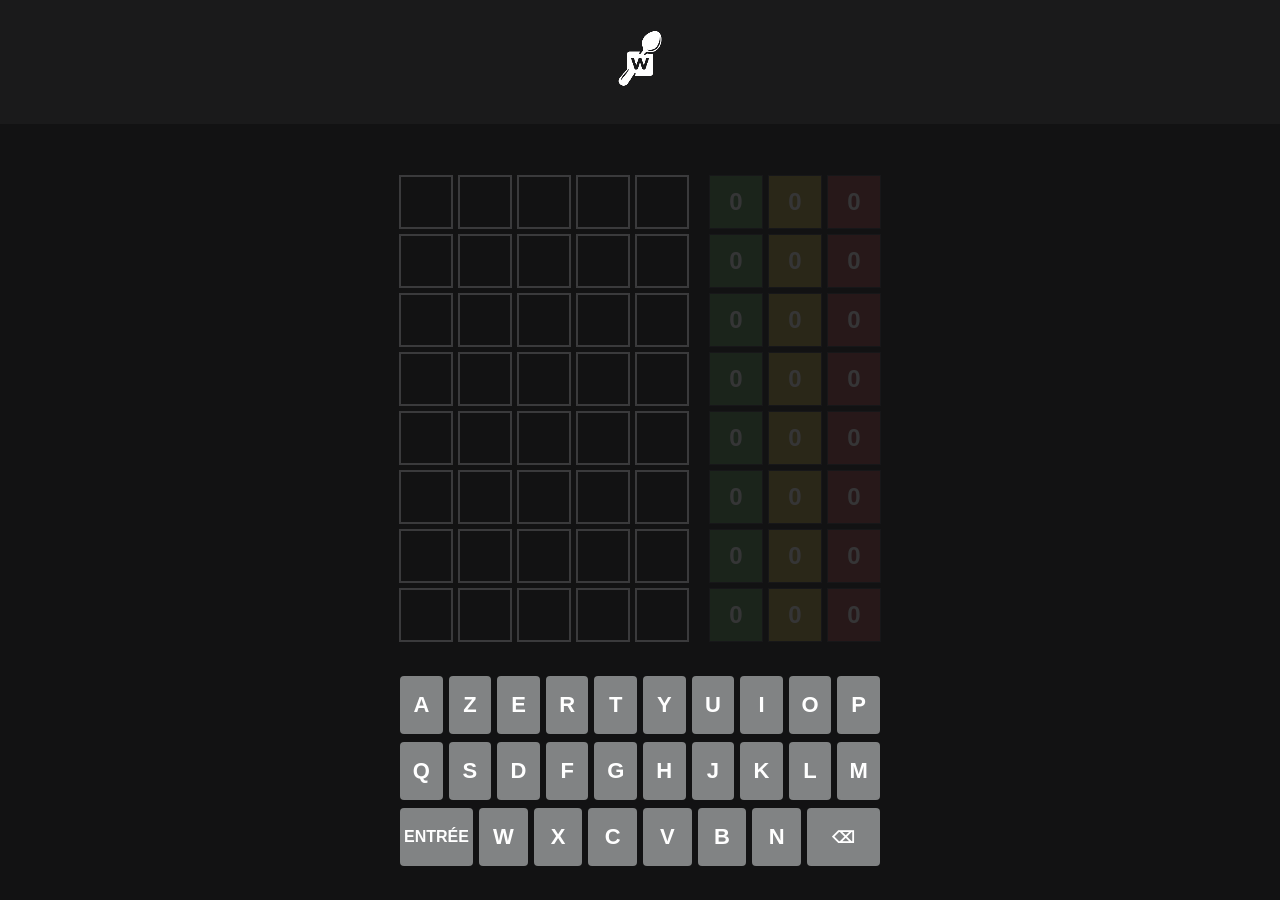
==== index.html @ 52961833 "Add files via upload" ====
<!DOCTYPE html>
<html lang="fr">
<head>
    <meta charset="UTF-8">
    <meta name="viewport" content="width=device-width, initial-scale=1.0">
    <title>Wordspoon</title>
    <link rel="stylesheet" href="style.css">
</head>
<body>

    <header>
        <img src="logo.png" alt="Logo Wordspoon" id="logo-site">
    </header>

    <main>
        <div id="grille">
        </div>

        <div id="clavier" class="transition-fondue">
            <div class="ligne-clavier">
                <button data-key="a">A</button>
                <button data-key="z">Z</button>
                <button data-key="e">E</button>
                <button data-key="r">R</button>
                <button data-key="t">T</button>
                <button data-key="y">Y</button>
                <button data-key="u">U</button>
                <button data-key="i">I</button>
                <button data-key="o">O</button>
                <button data-key="p">P</button>
            </div>
            
            <div class="ligne-clavier">
                <button data-key="q">Q</button>
                <button data-key="s">S</button>
                <button data-key="d">D</button>
                <button data-key="f">F</button>
                <button data-key="g">G</button>
                <button data-key="h">H</button>
                <button data-key="j">J</button>
                <button data-key="k">K</button>
                <button data-key="l">L</button>
                <button data-key="m">M</button>
            </div>
            
            <div class="ligne-clavier">
                <button data-key="Enter" class="touche-large">Entrée</button>
                <button data-key="w">W</button>
                <button data-key="x">X</button>
                <button data-key="c">C</button>
                <button data-key="v">V</button>
                <button data-key="b">B</button>
                <button data-key="n">N</button>
                <button data-key="Backspace" class="touche-large">⌫</button>
            </div>
        </div>

        <div id="ecran-fin" class="transition-fondue cache" style="display: none;">
            <h2 id="fin-titre"></h2>
            <p id="fin-texte"></p>
            
            <div id="fin-mot-secret" class="lettres"></div>
            
            <button id="btn-rejouer" onclick="location.reload()">Rejouer</button>
        </div>
    </main>

    <script src="script.js"></script>

    <div id="notification" class="notification cache"></div>

</body>
</html>
---- style.css ----
/* --- 1. VARIABLES DE COULEURS --- */
:root {
    --couleur-fond: #121213;
    --couleur-en-tete: #1a1a1b; /* Gris foncé légèrement plus clair */
    --couleur-texte: #ffffff;
    --bordure-vide: #3a3a3c;
    --bordure-remplie: #565758;
    
    --couleur-correct: #538d4e; 
    --couleur-present: #b59f3b; 
    --couleur-absent: #3a3a3c;  
    
    --touche-clavier: #818384;
}

/* --- 2. STYLE GLOBAL --- */
* {
    box-sizing: border-box;
    margin: 0;
    padding: 0;
}

body {
    background-color: var(--couleur-fond);
    color: var(--couleur-texte);
    font-family: 'Clear Sans', 'Helvetica Neue', Arial, sans-serif;
    display: flex;
    flex-direction: column;
    align-items: center;
    min-height: 100vh;
    overflow-x: hidden; 
}

main {
    display: flex;
    flex-direction: column;
    align-items: center;
    flex-grow: 1; 
    width: 100%;
    padding-bottom: 0; 
}

header {
    width: 100%;
    background-color: var(--couleur-en-tete); 
    text-align: center;
    padding: clamp(10px, 2vh, 15px) 0;
    margin-bottom: clamp(10px, 3vh, 30px);
    
}

#logo-site {
    height: clamp(60px, 12vh, 90px);
    width: auto;

    filter: brightness(1.5) contrast(1.5) invert(1);
    mix-blend-mode: screen;
}

#grille {
    display: flex;
    flex-direction: column;
    gap: clamp(3px, 1vh, 5px); 
    margin-top: auto; 
}

.ligne {
    display: flex;
    gap: clamp(3px, 1vh, 5px); 
    align-items: center;
    justify-content: center;
}

.lettres {
    display: flex;
    gap: clamp(3px, 1vw, 5px);
}

.case {
    width: clamp(25px, 6vh, 60px);
    height: clamp(25px, 6vh, 60px);
    border: 2px solid var(--bordure-vide);
    display: flex;
    justify-content: center;
    align-items: center;
    
    font-size: clamp(20px, 5vmin, 32px);
    font-weight: bold;
    text-transform: uppercase;
    transition: background-color 0.2s, border-color 0.2s;
}

.case[data-remplie] {
    border-color: var(--bordure-remplie);
}

#clavier {
    display: flex;
    flex-direction: column;
    gap: clamp(4px, 1vh, 8px);
    width: 100%;
    max-width: 500px; 
    padding: clamp(5px, 2vh, 10px);
    
    margin-top: auto;
    margin-bottom: auto;
}

.ligne-clavier {
    display: flex;
    justify-content: center;
    gap: clamp(4px, 1vw, 6px);
}

button {
    font-family: inherit;
    font-weight: bold;
    border: none;
    padding: 0;
    margin: 0;
    
    height: clamp(35px, 7vh, 58px);
    border-radius: 4px;
    cursor: pointer;
    background-color: var(--touche-clavier);
    color: var(--couleur-texte);
    flex: 1; 
    
    font-size: clamp(15px, 4vw, 22px);
    text-transform: uppercase;
}

button.touche-large {
    flex: 1.5; 
    font-size: clamp(12px, 3vw, 16px);
}

.case.correct, button.correct {
    background-color: var(--couleur-correct);
    border-color: var(--couleur-correct);
    color: white;
}

.case.present, button.present {
    background-color: var(--couleur-present);
    border-color: var(--couleur-present);
    color: white;
}

.case.absent, button.absent {
    background-color: var(--couleur-absent);
    border-color: var(--couleur-absent);
    color: white;
}

.case.flip {
    animation: flip 0.6s ease-in-out forwards;
}

@keyframes flip {
    0% { transform: rotateX(0deg); }
    50% { transform: rotateX(90deg); }
    100% { transform: rotateX(0deg); }
}

.case.pop {
    animation: pop 0.1s ease-in-out;
}

@keyframes pop {
    50% { transform: scale(1.1); }
    100% { transform: scale(1); }
}

.indicateurs {
    display: flex;
    gap: clamp(3px, 1vh, 5px); 
    margin-left: clamp(5px, 2vw, 15px);
}

.indicateur-carre {
    width: clamp(25px, 6vh, 60px);
    height: clamp(25px, 6vh, 60px);
    
    border: 1px solid var(--bordure-vide); 
    display: flex;
    justify-content: center;
    align-items: center;
    font-weight: bold;
    
    font-size: clamp(16px, 4vmin, 24px); 
    color: white;
    
    opacity: 0.15; 
    transition: all 0.4s ease;
}

.ligne.validee .indicateur-carre {
    opacity: 1;
    border-color: var(--bordure-remplie); 
}

.ind-vert { background-color: var(--couleur-correct); }
.ind-jaune { background-color: var(--couleur-present); }
.ind-rouge { background-color: #a04040; }

.transition-fondue {
    transition: opacity 0.5s ease, transform 0.5s ease;
    opacity: 1;
    transform: translateY(0);
}

.transition-fondue.cache {
    opacity: 0;
    transform: translateY(15px);
    pointer-events: none;
}

#ecran-fin {
    width: 100%;
    max-width: 500px;
    padding: clamp(10px, 3vh, 20px);
    display: flex;
    flex-direction: column;
    align-items: center;
    gap: 15px;
    text-align: center;
}

#fin-titre {
    font-size: clamp(24px, 6vmin, 32px);
    margin: 0;
    color: var(--couleur-texte);
}

#fin-texte {
    font-size: clamp(14px, 3.5vmin, 18px);
    color: #818384; 
}

#btn-rejouer {
    margin-top: 10px;
    padding: 15px 40px;
    background-color: var(--couleur-correct);
    color: white;
    font-size: clamp(14px, 4vmin, 18px);
    border-radius: 8px;
    border: none;
    cursor: pointer;
    font-weight: bold;
    text-transform: uppercase;
    letter-spacing: 1px;
    transition: background-color 0.2s, transform 0.1s;
    
    flex: none; 
    height: auto;
}

#btn-rejouer:hover {
    background-color: #45753f; 
}

#btn-rejouer:active {
    transform: scale(0.95); 
}

.notification {
    position: fixed;
    top: 10%;
    background-color: var(--couleur-texte);
    color: var(--couleur-fond);
    padding: 12px 20px;
    border-radius: 5px;
    font-weight: bold;
    transition: opacity 0.3s ease;
    z-index: 1000;
}

.notification.cache {
    opacity: 0;
    pointer-events: none;
}

.ligne.validee .case {
    cursor: pointer;
}

.case.pred-rouge {
    background-color: #a04040;
    border-color: #a04040;
    color: white;
}

.case.pred-jaune {
    background-color: var(--couleur-present);
    border-color: var(--couleur-present);
    color: white;
}

.case.pred-vert {
    background-color: var(--couleur-correct);
    border-color: var(--couleur-correct);
    color: white;
}
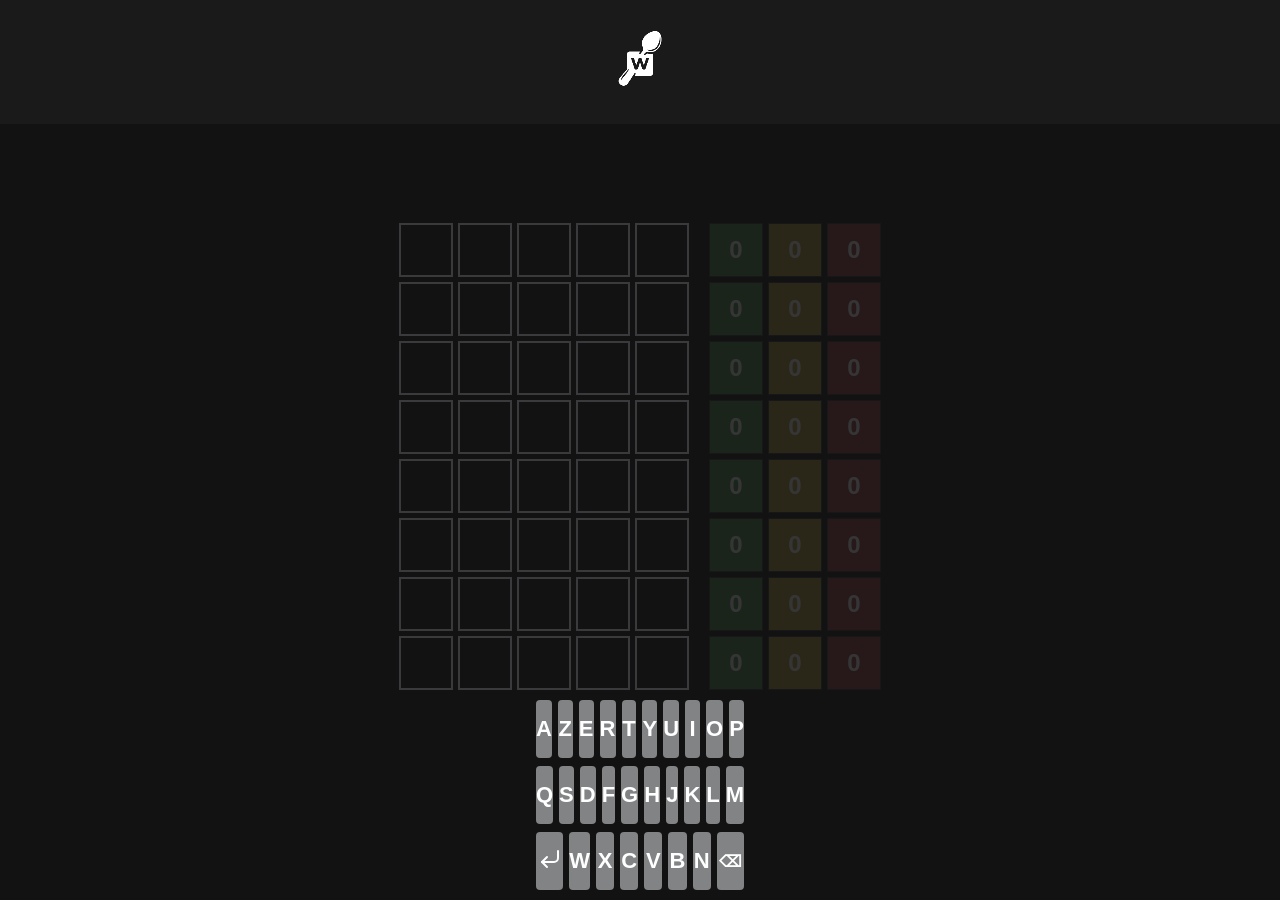
==== commit 59853acc: "Update index.html" ====
--- a/index.html
+++ b/index.html
@@ -16,58 +16,66 @@
         <div id="grille">
         </div>
 
-        <div id="clavier" class="transition-fondue">
-            <div class="ligne-clavier">
-                <button data-key="a">A</button>
-                <button data-key="z">Z</button>
-                <button data-key="e">E</button>
-                <button data-key="r">R</button>
-                <button data-key="t">T</button>
-                <button data-key="y">Y</button>
-                <button data-key="u">U</button>
-                <button data-key="i">I</button>
-                <button data-key="o">O</button>
-                <button data-key="p">P</button>
+        <div id="zone-bas">
+            
+            <div id="clavier" class="transition-fondue">
+                <div class="ligne-clavier">
+                    <button data-key="a">A</button>
+                    <button data-key="z">Z</button>
+                    <button data-key="e">E</button>
+                    <button data-key="r">R</button>
+                    <button data-key="t">T</button>
+                    <button data-key="y">Y</button>
+                    <button data-key="u">U</button>
+                    <button data-key="i">I</button>
+                    <button data-key="o">O</button>
+                    <button data-key="p">P</button>
+                </div>
+                
+                <div class="ligne-clavier">
+                    <button data-key="q">Q</button>
+                    <button data-key="s">S</button>
+                    <button data-key="d">D</button>
+                    <button data-key="f">F</button>
+                    <button data-key="g">G</button>
+                    <button data-key="h">H</button>
+                    <button data-key="j">J</button>
+                    <button data-key="k">K</button>
+                    <button data-key="l">L</button>
+                    <button data-key="m">M</button>
+                </div>
+                
+                <div class="ligne-clavier">
+                    <button data-key="Enter" class="touche-large">
+                        <svg xmlns="http://www.w3.org/2000/svg" width="24" height="24" viewBox="0 0 24 24" fill="none" stroke="currentColor" stroke-width="2" stroke-linecap="round" stroke-linejoin="round">
+                            <path d="M9 10l-5 5 5 5"/>
+                            <path d="M20 4v7a4 4 0 0 1-4 4H4"/>
+                        </svg>
+                    </button>
+                    <button data-key="w">W</button>
+                    <button data-key="x">X</button>
+                    <button data-key="c">C</button>
+                    <button data-key="v">V</button>
+                    <button data-key="b">B</button>
+                    <button data-key="n">N</button>
+                    <button data-key="Backspace" class="touche-large">⌫</button>
+                </div>
             </div>
-            
-            <div class="ligne-clavier">
-                <button data-key="q">Q</button>
-                <button data-key="s">S</button>
-                <button data-key="d">D</button>
-                <button data-key="f">F</button>
-                <button data-key="g">G</button>
-                <button data-key="h">H</button>
-                <button data-key="j">J</button>
-                <button data-key="k">K</button>
-                <button data-key="l">L</button>
-                <button data-key="m">M</button>
+
+            <div id="ecran-fin" class="transition-fondue cache" style="display: none;">
+                <h2 id="fin-titre"></h2>
+                <p id="fin-texte"></p>
+                
+                <div id="fin-mot-secret" class="lettres"></div>
+                
+                <button id="btn-rejouer" onclick="location.reload()">Rejouer</button>
             </div>
-            
-            <div class="ligne-clavier">
-                <button data-key="Enter" class="touche-large">Entrée</button>
-                <button data-key="w">W</button>
-                <button data-key="x">X</button>
-                <button data-key="c">C</button>
-                <button data-key="v">V</button>
-                <button data-key="b">B</button>
-                <button data-key="n">N</button>
-                <button data-key="Backspace" class="touche-large">⌫</button>
-            </div>
-        </div>
 
-        <div id="ecran-fin" class="transition-fondue cache" style="display: none;">
-            <h2 id="fin-titre"></h2>
-            <p id="fin-texte"></p>
-            
-            <div id="fin-mot-secret" class="lettres"></div>
-            
-            <button id="btn-rejouer" onclick="location.reload()">Rejouer</button>
-        </div>
-    </main>
+        </div> </main>
 
     <script src="script.js"></script>
 
     <div id="notification" class="notification cache"></div>
 
 </body>
-</html>+</html>
--- a/style.css
+++ b/style.css
@@ -301,4 +301,14 @@
     background-color: var(--couleur-correct);
     border-color: var(--couleur-correct);
     color: white;
-}+}
+
+.shake {
+    animation: shake 0.5s;
+}
+
+@keyframes shake {
+    0%, 100% { transform: translateX(0); }
+    20%, 60% { transform: translateX(-5px); }
+    40%, 80% { transform: translateX(5px); }
+}
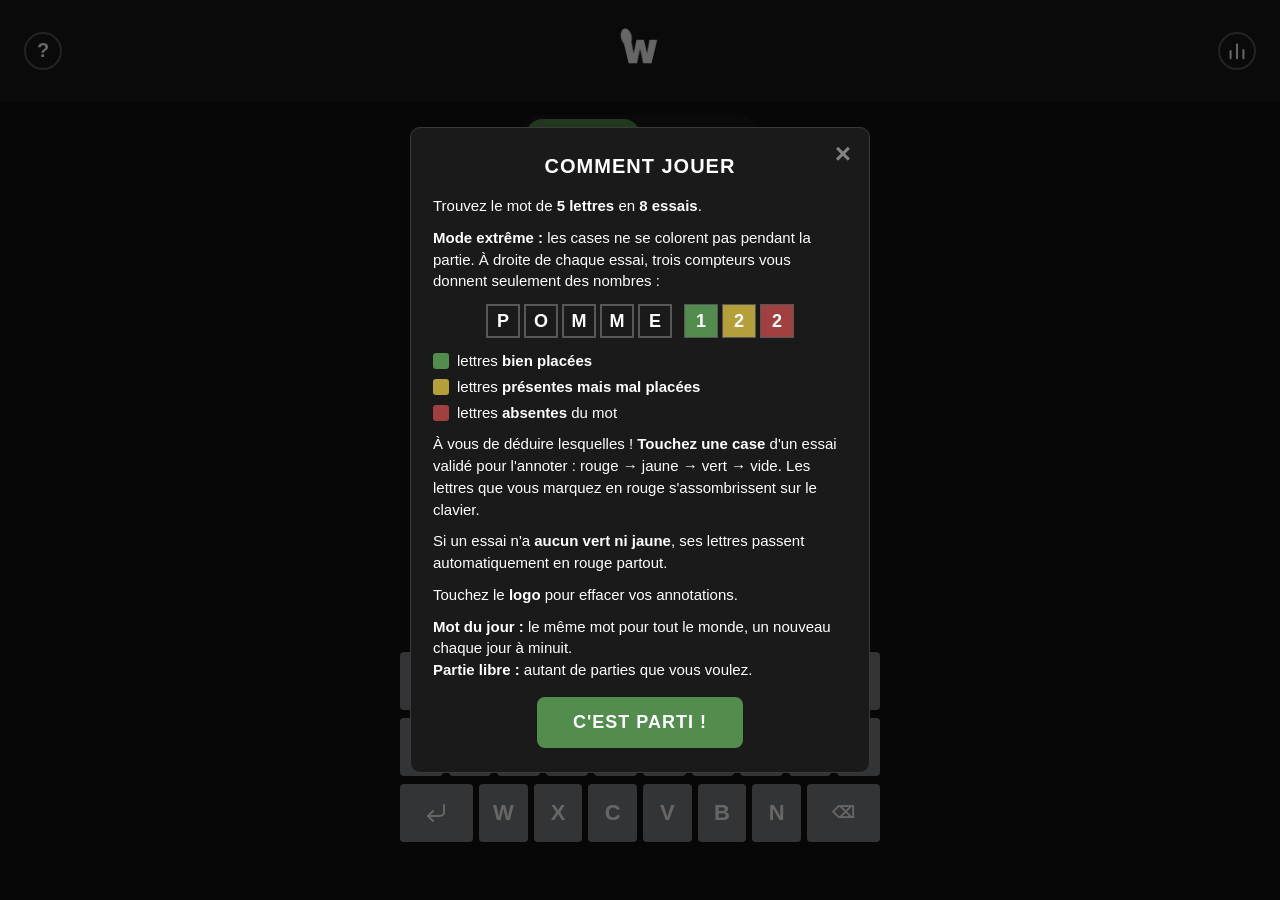
==== commit e9468ce1: "Add files via upload" ====
--- a/index.html
+++ b/index.html
@@ -1,81 +1,145 @@
-<!DOCTYPE html>
-<html lang="fr">
-<head>
-    <meta charset="UTF-8">
-    <meta name="viewport" content="width=device-width, initial-scale=1.0">
-    <title>Wordspoon</title>
-    <link rel="stylesheet" href="style.css">
-</head>
-<body>
-
-    <header>
-        <img src="logo.png" alt="Logo Wordspoon" id="logo-site">
-    </header>
-
-    <main>
-        <div id="grille">
-        </div>
-
-        <div id="zone-bas">
-            
-            <div id="clavier" class="transition-fondue">
-                <div class="ligne-clavier">
-                    <button data-key="a">A</button>
-                    <button data-key="z">Z</button>
-                    <button data-key="e">E</button>
-                    <button data-key="r">R</button>
-                    <button data-key="t">T</button>
-                    <button data-key="y">Y</button>
-                    <button data-key="u">U</button>
-                    <button data-key="i">I</button>
-                    <button data-key="o">O</button>
-                    <button data-key="p">P</button>
-                </div>
-                
-                <div class="ligne-clavier">
-                    <button data-key="q">Q</button>
-                    <button data-key="s">S</button>
-                    <button data-key="d">D</button>
-                    <button data-key="f">F</button>
-                    <button data-key="g">G</button>
-                    <button data-key="h">H</button>
-                    <button data-key="j">J</button>
-                    <button data-key="k">K</button>
-                    <button data-key="l">L</button>
-                    <button data-key="m">M</button>
-                </div>
-                
-                <div class="ligne-clavier">
-                    <button data-key="Enter" class="touche-large">
-                        <svg xmlns="http://www.w3.org/2000/svg" width="24" height="24" viewBox="0 0 24 24" fill="none" stroke="currentColor" stroke-width="2" stroke-linecap="round" stroke-linejoin="round">
-                            <path d="M9 10l-5 5 5 5"/>
-                            <path d="M20 4v7a4 4 0 0 1-4 4H4"/>
-                        </svg>
-                    </button>
-                    <button data-key="w">W</button>
-                    <button data-key="x">X</button>
-                    <button data-key="c">C</button>
-                    <button data-key="v">V</button>
-                    <button data-key="b">B</button>
-                    <button data-key="n">N</button>
-                    <button data-key="Backspace" class="touche-large">⌫</button>
-                </div>
-            </div>
-
-            <div id="ecran-fin" class="transition-fondue cache" style="display: none;">
-                <h2 id="fin-titre"></h2>
-                <p id="fin-texte"></p>
-                
-                <div id="fin-mot-secret" class="lettres"></div>
-                
-                <button id="btn-rejouer" onclick="location.reload()">Rejouer</button>
-            </div>
-
-        </div> </main>
-
-    <script src="script.js"></script>
-
-    <div id="notification" class="notification cache"></div>
-
-</body>
-</html>
+<!DOCTYPE html>
+<html lang="fr">
+<head>
+    <meta charset="UTF-8">
+    <meta name="viewport" content="width=device-width, initial-scale=1.0">
+    <title>Wordspoon</title>
+    <link rel="icon" type="image/png" href="logo.png">
+    <link rel="stylesheet" href="style.css">
+</head>
+<body>
+
+    <header>
+        <div class="entete-cote">
+            <button id="btn-aide" class="btn-icone" aria-label="Comment jouer" title="Comment jouer">?</button>
+        </div>
+        <img src="logo.png" alt="Logo Wordspoon" id="logo-site" title="Effacer mes annotations">
+        <div class="entete-cote droite">
+            <button id="btn-stats" class="btn-icone" aria-label="Statistiques" title="Statistiques">
+                <svg xmlns="http://www.w3.org/2000/svg" width="22" height="22" viewBox="0 0 24 24" fill="none" stroke="currentColor" stroke-width="2.2" stroke-linecap="round">
+                    <path d="M5 20V12"/><path d="M12 20V5"/><path d="M19 20v-9"/>
+                </svg>
+            </button>
+        </div>
+    </header>
+
+    <nav id="choix-mode" aria-label="Mode de jeu">
+        <button data-mode="jour">Mot du jour</button>
+        <button data-mode="libre">Partie libre</button>
+    </nav>
+
+    <main>
+        <div id="grille"></div>
+
+        <div id="zone-bas">
+
+            <div id="clavier" class="transition-fondue">
+                <div class="ligne-clavier">
+                    <button data-key="a">A</button>
+                    <button data-key="z">Z</button>
+                    <button data-key="e">E</button>
+                    <button data-key="r">R</button>
+                    <button data-key="t">T</button>
+                    <button data-key="y">Y</button>
+                    <button data-key="u">U</button>
+                    <button data-key="i">I</button>
+                    <button data-key="o">O</button>
+                    <button data-key="p">P</button>
+                </div>
+
+                <div class="ligne-clavier">
+                    <button data-key="q">Q</button>
+                    <button data-key="s">S</button>
+                    <button data-key="d">D</button>
+                    <button data-key="f">F</button>
+                    <button data-key="g">G</button>
+                    <button data-key="h">H</button>
+                    <button data-key="j">J</button>
+                    <button data-key="k">K</button>
+                    <button data-key="l">L</button>
+                    <button data-key="m">M</button>
+                </div>
+
+                <div class="ligne-clavier">
+                    <button data-key="Enter" class="touche-large" aria-label="Valider">
+                        <svg xmlns="http://www.w3.org/2000/svg" width="24" height="24" viewBox="0 0 24 24" fill="none" stroke="currentColor" stroke-width="2" stroke-linecap="round" stroke-linejoin="round">
+                            <path d="M9 10l-5 5 5 5"/>
+                            <path d="M20 4v7a4 4 0 0 1-4 4H4"/>
+                        </svg>
+                    </button>
+                    <button data-key="w">W</button>
+                    <button data-key="x">X</button>
+                    <button data-key="c">C</button>
+                    <button data-key="v">V</button>
+                    <button data-key="b">B</button>
+                    <button data-key="n">N</button>
+                    <button data-key="Backspace" class="touche-large" aria-label="Effacer">⌫</button>
+                </div>
+            </div>
+
+            <div id="ecran-fin" class="transition-fondue cache invisible">
+                <h2 id="fin-titre"></h2>
+                <p id="fin-texte"></p>
+                <div id="fin-mot-secret" class="lettres"></div>
+                <p id="fin-compte-a-rebours"></p>
+                <div class="fin-boutons">
+                    <button id="btn-partager" class="btn-action">Partager</button>
+                    <button id="btn-rejouer" class="btn-action secondaire">Rejouer</button>
+                </div>
+            </div>
+
+        </div>
+    </main>
+
+    <!-- Fenêtre : Comment jouer -->
+    <div id="modale-aide" class="modale invisible" role="dialog" aria-modal="true" aria-labelledby="titre-aide">
+        <div class="modale-contenu">
+            <button class="modale-fermer" aria-label="Fermer">×</button>
+            <h2 id="titre-aide">Comment jouer</h2>
+            <p>Trouvez le mot de <strong>5 lettres</strong> en <strong>8 essais</strong>.</p>
+            <p><strong>Mode extrême :</strong> les cases ne se colorent pas pendant la partie. À droite de chaque essai, trois compteurs vous donnent seulement des nombres :</p>
+            <div class="exemple-ligne">
+                <span class="exemple-lettres">
+                    <span class="case mini">P</span><span class="case mini">O</span><span class="case mini">M</span><span class="case mini">M</span><span class="case mini">E</span>
+                </span>
+                <span class="indicateur-carre ind-vert mini">1</span>
+                <span class="indicateur-carre ind-jaune mini">2</span>
+                <span class="indicateur-carre ind-rouge mini">2</span>
+            </div>
+            <ul>
+                <li><span class="pastille vert"></span><span>lettres <strong>bien placées</strong></span></li>
+                <li><span class="pastille jaune"></span><span>lettres <strong>présentes mais mal placées</strong></span></li>
+                <li><span class="pastille rouge"></span><span>lettres <strong>absentes</strong> du mot</span></li>
+            </ul>
+            <p>À vous de déduire lesquelles ! <strong>Touchez une case</strong> d'un essai validé pour l'annoter : rouge → jaune → vert → vide. Les lettres que vous marquez en rouge s'assombrissent sur le clavier.</p>
+            <p>Si un essai n'a <strong>aucun vert ni jaune</strong>, ses lettres passent automatiquement en rouge partout.</p>
+            <p>Touchez le <strong>logo</strong> pour effacer vos annotations.</p>
+            <p><strong>Mot du jour :</strong> le même mot pour tout le monde, un nouveau chaque jour à minuit.<br><strong>Partie libre :</strong> autant de parties que vous voulez.</p>
+            <button class="btn-action modale-ok">C'est parti !</button>
+        </div>
+    </div>
+
+    <!-- Fenêtre : Statistiques -->
+    <div id="modale-stats" class="modale invisible" role="dialog" aria-modal="true" aria-labelledby="titre-stats">
+        <div class="modale-contenu">
+            <button class="modale-fermer" aria-label="Fermer">×</button>
+            <h2 id="titre-stats">Statistiques</h2>
+            <p id="stats-mode" class="sous-titre"></p>
+            <div class="stats-chiffres">
+                <div><span id="stat-jouees">0</span><small>Parties</small></div>
+                <div><span id="stat-pourcent">0</span><small>% victoires</small></div>
+                <div><span id="stat-serie">0</span><small>Série actuelle</small></div>
+                <div><span id="stat-meilleure">0</span><small>Meilleure série</small></div>
+            </div>
+            <h3>Répartition des essais</h3>
+            <div id="stats-repartition"></div>
+        </div>
+    </div>
+
+    <div id="notification" class="notification cache"></div>
+
+    <script src="mots.js"></script>
+    <script src="solutions.js"></script>
+    <script src="script.js"></script>
+</body>
+</html>
--- a/style.css
+++ b/style.css
@@ -1,314 +1,627 @@
-/* --- 1. VARIABLES DE COULEURS --- */
-:root {
-    --couleur-fond: #121213;
-    --couleur-en-tete: #1a1a1b; /* Gris foncé légèrement plus clair */
-    --couleur-texte: #ffffff;
-    --bordure-vide: #3a3a3c;
-    --bordure-remplie: #565758;
-    
-    --couleur-correct: #538d4e; 
-    --couleur-present: #b59f3b; 
-    --couleur-absent: #3a3a3c;  
-    
-    --touche-clavier: #818384;
-}
-
-/* --- 2. STYLE GLOBAL --- */
-* {
-    box-sizing: border-box;
-    margin: 0;
-    padding: 0;
-}
-
-body {
-    background-color: var(--couleur-fond);
-    color: var(--couleur-texte);
-    font-family: 'Clear Sans', 'Helvetica Neue', Arial, sans-serif;
-    display: flex;
-    flex-direction: column;
-    align-items: center;
-    min-height: 100vh;
-    overflow-x: hidden; 
-}
-
-main {
-    display: flex;
-    flex-direction: column;
-    align-items: center;
-    flex-grow: 1; 
-    width: 100%;
-    padding-bottom: 0; 
-}
-
-header {
-    width: 100%;
-    background-color: var(--couleur-en-tete); 
-    text-align: center;
-    padding: clamp(10px, 2vh, 15px) 0;
-    margin-bottom: clamp(10px, 3vh, 30px);
-    
-}
-
-#logo-site {
-    height: clamp(60px, 12vh, 90px);
-    width: auto;
-
-    filter: brightness(1.5) contrast(1.5) invert(1);
-    mix-blend-mode: screen;
-}
-
-#grille {
-    display: flex;
-    flex-direction: column;
-    gap: clamp(3px, 1vh, 5px); 
-    margin-top: auto; 
-}
-
-.ligne {
-    display: flex;
-    gap: clamp(3px, 1vh, 5px); 
-    align-items: center;
-    justify-content: center;
-}
-
-.lettres {
-    display: flex;
-    gap: clamp(3px, 1vw, 5px);
-}
-
-.case {
-    width: clamp(25px, 6vh, 60px);
-    height: clamp(25px, 6vh, 60px);
-    border: 2px solid var(--bordure-vide);
-    display: flex;
-    justify-content: center;
-    align-items: center;
-    
-    font-size: clamp(20px, 5vmin, 32px);
-    font-weight: bold;
-    text-transform: uppercase;
-    transition: background-color 0.2s, border-color 0.2s;
-}
-
-.case[data-remplie] {
-    border-color: var(--bordure-remplie);
-}
-
-#clavier {
-    display: flex;
-    flex-direction: column;
-    gap: clamp(4px, 1vh, 8px);
-    width: 100%;
-    max-width: 500px; 
-    padding: clamp(5px, 2vh, 10px);
-    
-    margin-top: auto;
-    margin-bottom: auto;
-}
-
-.ligne-clavier {
-    display: flex;
-    justify-content: center;
-    gap: clamp(4px, 1vw, 6px);
-}
-
-button {
-    font-family: inherit;
-    font-weight: bold;
-    border: none;
-    padding: 0;
-    margin: 0;
-    
-    height: clamp(35px, 7vh, 58px);
-    border-radius: 4px;
-    cursor: pointer;
-    background-color: var(--touche-clavier);
-    color: var(--couleur-texte);
-    flex: 1; 
-    
-    font-size: clamp(15px, 4vw, 22px);
-    text-transform: uppercase;
-}
-
-button.touche-large {
-    flex: 1.5; 
-    font-size: clamp(12px, 3vw, 16px);
-}
-
-.case.correct, button.correct {
-    background-color: var(--couleur-correct);
-    border-color: var(--couleur-correct);
-    color: white;
-}
-
-.case.present, button.present {
-    background-color: var(--couleur-present);
-    border-color: var(--couleur-present);
-    color: white;
-}
-
-.case.absent, button.absent {
-    background-color: var(--couleur-absent);
-    border-color: var(--couleur-absent);
-    color: white;
-}
-
-.case.flip {
-    animation: flip 0.6s ease-in-out forwards;
-}
-
-@keyframes flip {
-    0% { transform: rotateX(0deg); }
-    50% { transform: rotateX(90deg); }
-    100% { transform: rotateX(0deg); }
-}
-
-.case.pop {
-    animation: pop 0.1s ease-in-out;
-}
-
-@keyframes pop {
-    50% { transform: scale(1.1); }
-    100% { transform: scale(1); }
-}
-
-.indicateurs {
-    display: flex;
-    gap: clamp(3px, 1vh, 5px); 
-    margin-left: clamp(5px, 2vw, 15px);
-}
-
-.indicateur-carre {
-    width: clamp(25px, 6vh, 60px);
-    height: clamp(25px, 6vh, 60px);
-    
-    border: 1px solid var(--bordure-vide); 
-    display: flex;
-    justify-content: center;
-    align-items: center;
-    font-weight: bold;
-    
-    font-size: clamp(16px, 4vmin, 24px); 
-    color: white;
-    
-    opacity: 0.15; 
-    transition: all 0.4s ease;
-}
-
-.ligne.validee .indicateur-carre {
-    opacity: 1;
-    border-color: var(--bordure-remplie); 
-}
-
-.ind-vert { background-color: var(--couleur-correct); }
-.ind-jaune { background-color: var(--couleur-present); }
-.ind-rouge { background-color: #a04040; }
-
-.transition-fondue {
-    transition: opacity 0.5s ease, transform 0.5s ease;
-    opacity: 1;
-    transform: translateY(0);
-}
-
-.transition-fondue.cache {
-    opacity: 0;
-    transform: translateY(15px);
-    pointer-events: none;
-}
-
-#ecran-fin {
-    width: 100%;
-    max-width: 500px;
-    padding: clamp(10px, 3vh, 20px);
-    display: flex;
-    flex-direction: column;
-    align-items: center;
-    gap: 15px;
-    text-align: center;
-}
-
-#fin-titre {
-    font-size: clamp(24px, 6vmin, 32px);
-    margin: 0;
-    color: var(--couleur-texte);
-}
-
-#fin-texte {
-    font-size: clamp(14px, 3.5vmin, 18px);
-    color: #818384; 
-}
-
-#btn-rejouer {
-    margin-top: 10px;
-    padding: 15px 40px;
-    background-color: var(--couleur-correct);
-    color: white;
-    font-size: clamp(14px, 4vmin, 18px);
-    border-radius: 8px;
-    border: none;
-    cursor: pointer;
-    font-weight: bold;
-    text-transform: uppercase;
-    letter-spacing: 1px;
-    transition: background-color 0.2s, transform 0.1s;
-    
-    flex: none; 
-    height: auto;
-}
-
-#btn-rejouer:hover {
-    background-color: #45753f; 
-}
-
-#btn-rejouer:active {
-    transform: scale(0.95); 
-}
-
-.notification {
-    position: fixed;
-    top: 10%;
-    background-color: var(--couleur-texte);
-    color: var(--couleur-fond);
-    padding: 12px 20px;
-    border-radius: 5px;
-    font-weight: bold;
-    transition: opacity 0.3s ease;
-    z-index: 1000;
-}
-
-.notification.cache {
-    opacity: 0;
-    pointer-events: none;
-}
-
-.ligne.validee .case {
-    cursor: pointer;
-}
-
-.case.pred-rouge {
-    background-color: #a04040;
-    border-color: #a04040;
-    color: white;
-}
-
-.case.pred-jaune {
-    background-color: var(--couleur-present);
-    border-color: var(--couleur-present);
-    color: white;
-}
-
-.case.pred-vert {
-    background-color: var(--couleur-correct);
-    border-color: var(--couleur-correct);
-    color: white;
-}
-
-.shake {
-    animation: shake 0.5s;
-}
-
-@keyframes shake {
-    0%, 100% { transform: translateX(0); }
-    20%, 60% { transform: translateX(-5px); }
-    40%, 80% { transform: translateX(5px); }
-}
+/* --- 1. VARIABLES --- */
+:root {
+    --couleur-fond: #121213;
+    --couleur-en-tete: #1a1a1b;
+    --couleur-texte: #ffffff;
+    --couleur-texte-doux: #818384;
+    --bordure-vide: #3a3a3c;
+    --bordure-remplie: #565758;
+
+    --couleur-correct: #538d4e;
+    --couleur-present: #b59f3b;
+    --couleur-absent: #3a3a3c;
+    --couleur-rouge: #a04040;
+
+    --touche-clavier: #818384;
+
+    /* Taille d'une case : suit la hauteur ET la largeur de l'écran (mobile paysage compris) */
+    --taille-case: clamp(22px, min(5.4vh, 10vw), 58px);
+    --espace: clamp(3px, 0.8vh, 5px);
+}
+
+/* --- 2. GLOBAL --- */
+* {
+    box-sizing: border-box;
+    margin: 0;
+    padding: 0;
+}
+
+body {
+    background-color: var(--couleur-fond);
+    color: var(--couleur-texte);
+    font-family: 'Clear Sans', 'Helvetica Neue', Arial, sans-serif;
+    display: flex;
+    flex-direction: column;
+    align-items: center;
+    min-height: 100vh;
+    min-height: 100dvh;
+    overflow-x: hidden;
+}
+
+button {
+    font-family: inherit;
+    font-weight: bold;
+    border: none;
+    cursor: pointer;
+    color: var(--couleur-texte);
+    touch-action: manipulation;
+    user-select: none;
+    -webkit-user-select: none;
+}
+
+.invisible {
+    display: none !important;
+}
+
+/* --- 3. EN-TÊTE --- */
+header {
+    width: 100%;
+    background-color: var(--couleur-en-tete);
+    display: grid;
+    grid-template-columns: 1fr auto 1fr;
+    align-items: center;
+    padding: clamp(4px, 1.2vh, 12px) clamp(10px, 3vw, 24px);
+}
+
+.entete-cote {
+    display: flex;
+}
+
+.entete-cote.droite {
+    justify-content: flex-end;
+}
+
+#logo-site {
+    height: clamp(40px, 9vh, 80px);
+    width: auto;
+    cursor: pointer;
+    transition: transform 0.2s;
+    filter: invert(1);
+    touch-action: manipulation;
+}
+
+#logo-site:active {
+    transform: scale(0.9);
+}
+
+.btn-icone {
+    width: 38px;
+    height: 38px;
+    border-radius: 50%;
+    background: transparent;
+    border: 2px solid var(--bordure-remplie);
+    font-size: 20px;
+    display: flex;
+    align-items: center;
+    justify-content: center;
+    transition: background-color 0.2s;
+}
+
+.btn-icone:hover {
+    background-color: var(--bordure-vide);
+}
+
+/* --- 4. CHOIX DU MODE --- */
+#choix-mode {
+    display: flex;
+    gap: 4px;
+    margin: clamp(6px, 1.5vh, 16px) 0;
+    padding: 4px;
+    background-color: var(--couleur-en-tete);
+    border-radius: 999px;
+}
+
+#choix-mode button {
+    background: transparent;
+    color: var(--couleur-texte-doux);
+    padding: clamp(5px, 1vh, 8px) 16px;
+    border-radius: 999px;
+    font-size: clamp(12px, 1.8vh, 15px);
+    transition: background-color 0.2s, color 0.2s;
+}
+
+#choix-mode button.actif {
+    background-color: var(--couleur-correct);
+    color: white;
+}
+
+/* --- 5. GRILLE --- */
+main {
+    display: flex;
+    flex-direction: column;
+    align-items: center;
+    flex-grow: 1;
+    width: 100%;
+}
+
+#grille {
+    display: flex;
+    flex-direction: column;
+    gap: var(--espace);
+}
+
+.ligne {
+    display: flex;
+    gap: var(--espace);
+    align-items: center;
+    justify-content: center;
+}
+
+.lettres {
+    display: flex;
+    gap: var(--espace);
+}
+
+.case {
+    width: var(--taille-case);
+    height: var(--taille-case);
+    border: 2px solid var(--bordure-vide);
+    display: flex;
+    justify-content: center;
+    align-items: center;
+    font-size: calc(var(--taille-case) * 0.55);
+    font-weight: bold;
+    text-transform: uppercase;
+    user-select: none;
+    -webkit-user-select: none;
+    touch-action: manipulation;
+    transition: background-color 0.2s, border-color 0.2s, transform 0.4s ease;
+}
+
+.case[data-remplie] {
+    border-color: var(--bordure-remplie);
+}
+
+.ligne.validee .case {
+    cursor: pointer;
+}
+
+.case.correct {
+    background-color: var(--couleur-correct);
+    border-color: var(--couleur-correct);
+    color: white;
+}
+
+.case.present {
+    background-color: var(--couleur-present);
+    border-color: var(--couleur-present);
+    color: white;
+}
+
+.case.absent {
+    background-color: var(--couleur-absent);
+    border-color: var(--couleur-absent);
+    color: white;
+}
+
+/* Annotations du joueur */
+.case.pred-rouge {
+    background-color: var(--couleur-rouge);
+    border-color: var(--couleur-rouge);
+    color: white;
+}
+
+.case.pred-jaune {
+    background-color: var(--couleur-present);
+    border-color: var(--couleur-present);
+    color: white;
+}
+
+.case.pred-vert {
+    background-color: var(--couleur-correct);
+    border-color: var(--couleur-correct);
+    color: white;
+}
+
+/* Lettres prouvées absentes */
+.case.auto-rouge {
+    background-color: var(--couleur-rouge);
+    border-color: var(--couleur-rouge);
+    color: white;
+    cursor: not-allowed !important;
+}
+
+.case.pop {
+    animation: pop 0.1s ease-in-out;
+}
+
+@keyframes pop {
+    50% { transform: scale(1.1); }
+    100% { transform: scale(1); }
+}
+
+.shake {
+    animation: shake 0.5s;
+}
+
+@keyframes shake {
+    0%, 100% { transform: translateX(0); }
+    20%, 60% { transform: translateX(-5px); }
+    40%, 80% { transform: translateX(5px); }
+}
+
+/* --- 6. COMPTEURS --- */
+.indicateurs {
+    display: flex;
+    gap: var(--espace);
+    margin-left: clamp(5px, 2vw, 15px);
+}
+
+.indicateur-carre {
+    width: var(--taille-case);
+    height: var(--taille-case);
+    border: 1px solid var(--bordure-vide);
+    display: flex;
+    justify-content: center;
+    align-items: center;
+    font-weight: bold;
+    font-size: calc(var(--taille-case) * 0.42);
+    color: white;
+    opacity: 0.15;
+    user-select: none;
+    -webkit-user-select: none;
+    cursor: default;
+    transition: all 0.4s ease;
+}
+
+.ligne.validee .indicateur-carre {
+    opacity: 1;
+    border-color: var(--bordure-remplie);
+}
+
+.ind-vert { background-color: var(--couleur-correct); }
+.ind-jaune { background-color: var(--couleur-present); }
+.ind-rouge { background-color: var(--couleur-rouge); }
+
+/* --- 7. ZONE DU BAS : CLAVIER / ÉCRAN DE FIN --- */
+#zone-bas {
+    display: grid;
+    width: 100%;
+    margin: auto 0;
+    padding: clamp(6px, 1.5vh, 16px) 0;
+    justify-items: center;
+}
+
+#clavier, #ecran-fin {
+    grid-area: 1 / 1;
+    width: 100%;
+    max-width: 500px;
+}
+
+#clavier {
+    display: flex;
+    flex-direction: column;
+    gap: clamp(4px, 0.9vh, 8px);
+    padding: 0 clamp(4px, 1.5vw, 10px);
+}
+
+.ligne-clavier {
+    display: flex;
+    justify-content: center;
+    gap: clamp(4px, 1vw, 6px);
+}
+
+#clavier button {
+    flex: 1;
+    height: clamp(34px, 6.8vh, 58px);
+    border-radius: 4px;
+    background-color: var(--touche-clavier);
+    font-size: clamp(15px, 2.6vh, 22px);
+    text-transform: uppercase;
+    display: flex;
+    align-items: center;
+    justify-content: center;
+    transition: transform 0.1s ease, background-color 0.2s, opacity 0.2s;
+}
+
+#clavier button.touche-large {
+    flex: 1.5;
+    font-size: clamp(12px, 2vh, 16px);
+}
+
+#clavier button:active {
+    transform: scale(0.9);
+}
+
+#clavier button.assombrie {
+    background-color: #222222;
+    color: #555555;
+    opacity: 0.5;
+}
+
+.transition-fondue {
+    transition: opacity 0.5s ease, transform 0.5s ease;
+    opacity: 1;
+    transform: translateY(0);
+}
+
+.transition-fondue.cache {
+    opacity: 0;
+    transform: translateY(15px);
+    pointer-events: none;
+}
+
+#ecran-fin {
+    padding: 0 clamp(10px, 3vh, 20px);
+    display: flex;
+    flex-direction: column;
+    align-items: center;
+    gap: clamp(8px, 1.6vh, 15px);
+    text-align: center;
+    background-color: var(--couleur-fond);
+}
+
+#fin-titre {
+    font-size: clamp(22px, 4vh, 32px);
+}
+
+#fin-texte,
+#fin-compte-a-rebours {
+    font-size: clamp(14px, 2.2vh, 18px);
+    color: var(--couleur-texte-doux);
+}
+
+#fin-compte-a-rebours:empty {
+    display: none;
+}
+
+.fin-boutons {
+    display: flex;
+    gap: 10px;
+    flex-wrap: wrap;
+    justify-content: center;
+}
+
+.btn-action {
+    padding: clamp(10px, 1.8vh, 15px) clamp(22px, 5vw, 36px);
+    background-color: var(--couleur-correct);
+    color: white;
+    font-size: clamp(14px, 2.2vh, 18px);
+    border-radius: 8px;
+    text-transform: uppercase;
+    letter-spacing: 1px;
+    transition: background-color 0.2s, transform 0.1s;
+}
+
+.btn-action:hover {
+    background-color: #45753f;
+}
+
+.btn-action.secondaire {
+    background-color: var(--bordure-vide);
+}
+
+.btn-action.secondaire:hover {
+    background-color: var(--bordure-remplie);
+}
+
+.btn-action:active {
+    transform: scale(0.95);
+}
+
+/* --- 8. FENÊTRES (aide, stats) --- */
+.modale {
+    position: fixed;
+    inset: 0;
+    background-color: rgba(0, 0, 0, 0.6);
+    display: flex;
+    align-items: center;
+    justify-content: center;
+    padding: 16px;
+    z-index: 500;
+    animation: apparition 0.2s ease;
+}
+
+@keyframes apparition {
+    from { opacity: 0; }
+    to { opacity: 1; }
+}
+
+.modale-contenu {
+    position: relative;
+    background-color: var(--couleur-en-tete);
+    border: 1px solid var(--bordure-vide);
+    border-radius: 10px;
+    width: 100%;
+    max-width: 460px;
+    max-height: 100%;
+    overflow-y: auto;
+    padding: 24px 22px;
+    line-height: 1.45;
+    font-size: 15px;
+}
+
+.modale-contenu h2 {
+    text-align: center;
+    margin-bottom: 14px;
+    font-size: 20px;
+    text-transform: uppercase;
+    letter-spacing: 1px;
+}
+
+.modale-contenu h3 {
+    font-size: 14px;
+    text-transform: uppercase;
+    letter-spacing: 1px;
+    margin: 18px 0 10px;
+    text-align: center;
+}
+
+.modale-contenu p,
+.modale-contenu ul {
+    margin-bottom: 10px;
+}
+
+.modale-contenu ul {
+    list-style: none;
+}
+
+.modale-contenu li {
+    display: flex;
+    align-items: center;
+    gap: 8px;
+    margin-bottom: 4px;
+}
+
+.modale-fermer {
+    position: absolute;
+    top: 8px;
+    right: 10px;
+    background: transparent;
+    font-size: 28px;
+    line-height: 1;
+    color: var(--couleur-texte-doux);
+    padding: 4px 8px;
+}
+
+.modale-fermer:hover {
+    color: var(--couleur-texte);
+}
+
+.modale-ok {
+    display: block;
+    margin: 16px auto 0;
+}
+
+.sous-titre {
+    text-align: center;
+    color: var(--couleur-texte-doux);
+    margin-top: -8px;
+}
+
+.exemple-ligne {
+    display: flex;
+    gap: 4px;
+    justify-content: center;
+    margin: 12px 0;
+}
+
+.exemple-lettres {
+    display: flex;
+    gap: 4px;
+    margin-right: 8px;
+}
+
+.case.mini,
+.indicateur-carre.mini {
+    width: 34px;
+    height: 34px;
+    font-size: 18px;
+    opacity: 1;
+    border-color: var(--bordure-remplie);
+}
+
+.pastille {
+    width: 16px;
+    height: 16px;
+    border-radius: 3px;
+    flex-shrink: 0;
+}
+
+.pastille.vert { background-color: var(--couleur-correct); }
+.pastille.jaune { background-color: var(--couleur-present); }
+.pastille.rouge { background-color: var(--couleur-rouge); }
+
+.stats-chiffres {
+    display: grid;
+    grid-template-columns: repeat(4, 1fr);
+    gap: 6px;
+    text-align: center;
+}
+
+.stats-chiffres span {
+    display: block;
+    font-size: 30px;
+    font-weight: bold;
+}
+
+.stats-chiffres small {
+    font-size: 12px;
+    color: var(--couleur-texte-doux);
+}
+
+.barre-ligne {
+    display: flex;
+    align-items: center;
+    gap: 6px;
+    margin-bottom: 4px;
+    font-size: 14px;
+}
+
+.barre-ligne span {
+    width: 12px;
+    text-align: right;
+}
+
+.barre {
+    background-color: var(--bordure-vide);
+    text-align: right;
+    padding: 1px 6px;
+    font-weight: bold;
+    min-width: 22px;
+}
+
+.barre.actuelle {
+    background-color: var(--couleur-correct);
+}
+
+/* --- 9. NOTIFICATION --- */
+.notification {
+    position: fixed;
+    top: 22%;
+    left: 50%;
+    transform: translateX(-50%);
+    background-color: var(--couleur-texte);
+    color: var(--couleur-fond);
+    padding: 12px 20px;
+    border-radius: 5px;
+    font-weight: bold;
+    transition: opacity 0.3s ease;
+    z-index: 1000;
+    white-space: nowrap;
+}
+
+.notification.cache {
+    opacity: 0;
+    pointer-events: none;
+}
+
+/* --- 10. ÉCRANS PEU HAUTS (mobile en paysage) --- */
+@media (max-height: 500px) {
+    header {
+        padding: 3px 12px;
+    }
+
+    #logo-site {
+        height: 30px;
+    }
+
+    .btn-icone {
+        width: 30px;
+        height: 30px;
+        font-size: 16px;
+    }
+
+    #choix-mode {
+        margin: 4px 0;
+        padding: 2px;
+    }
+
+    #choix-mode button {
+        padding: 3px 12px;
+        font-size: 12px;
+    }
+
+    #zone-bas {
+        padding: 6px 0 4px;
+    }
+
+    #clavier {
+        gap: 4px;
+    }
+
+    #clavier button {
+        height: 28px;
+        font-size: 14px;
+    }
+}
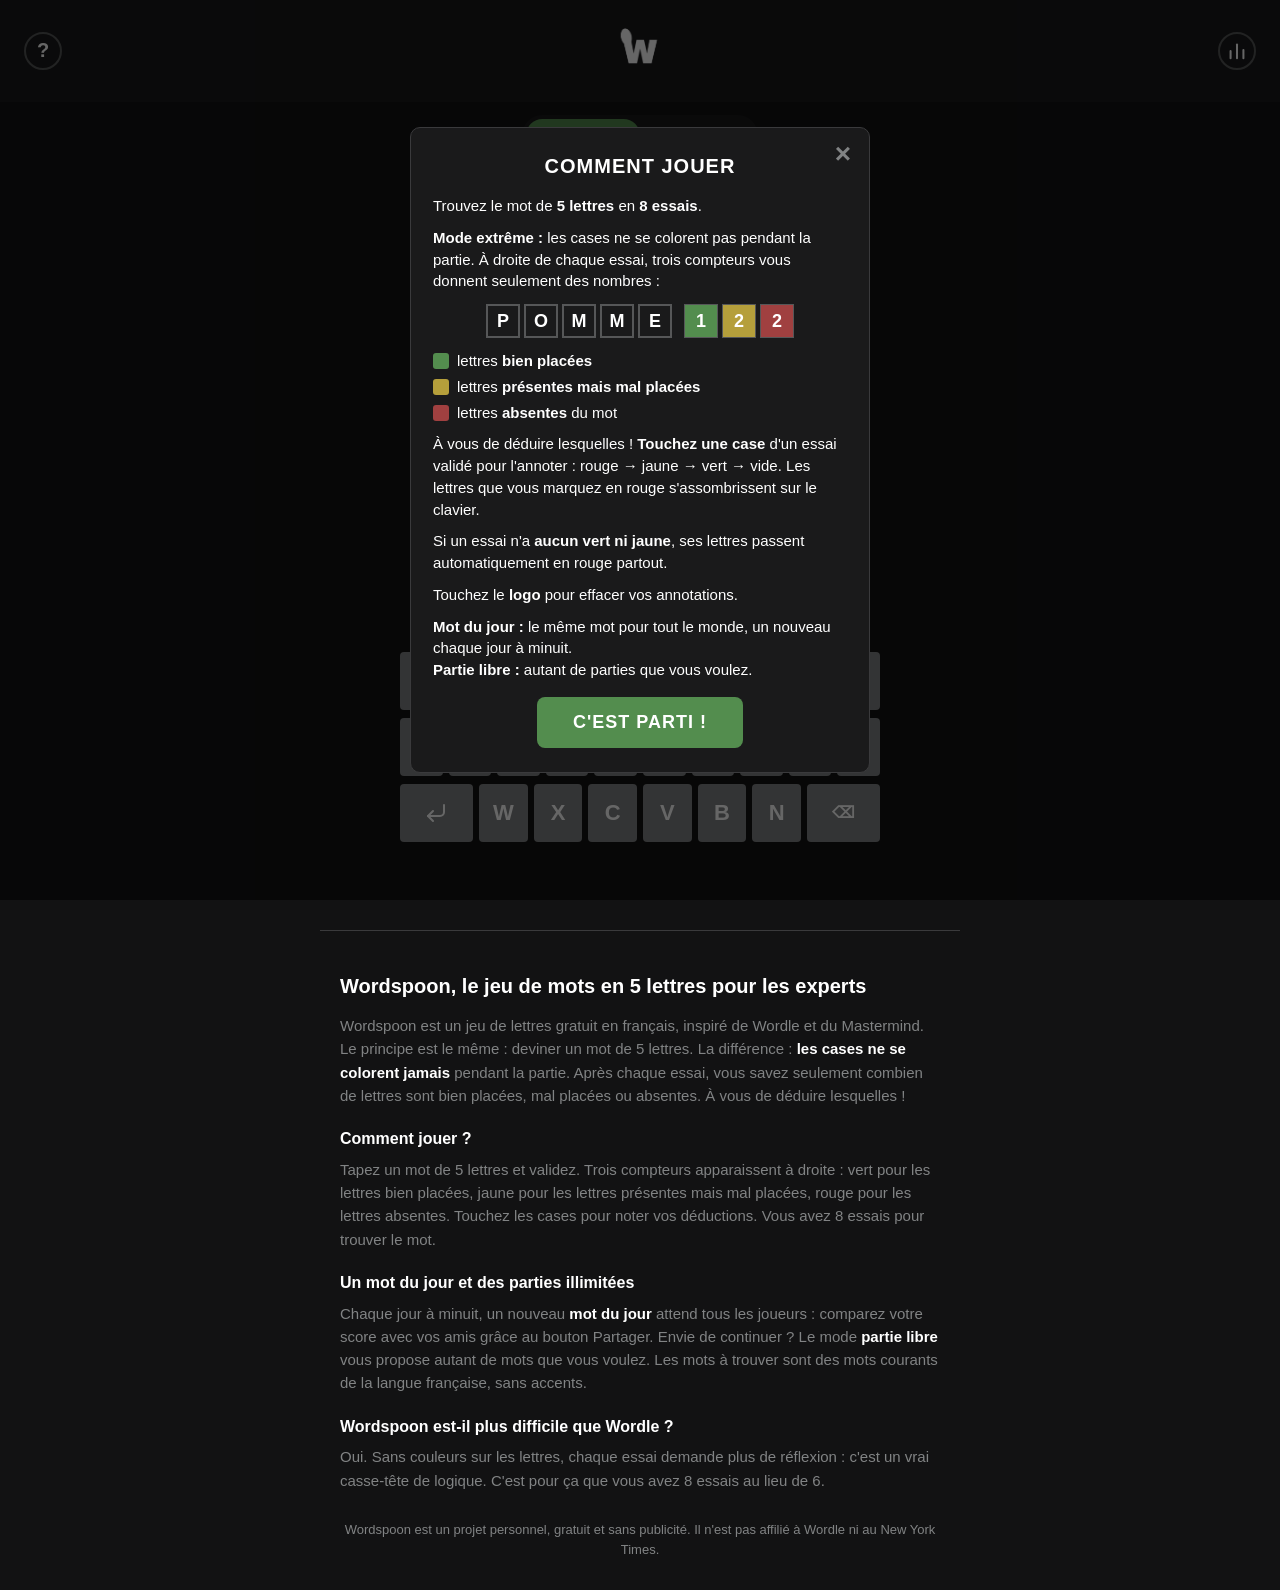
==== commit 8027b096: "Add files via upload" ====
--- a/index.html
+++ b/index.html
@@ -3,12 +3,53 @@
 <head>
     <meta charset="UTF-8">
     <meta name="viewport" content="width=device-width, initial-scale=1.0">
-    <title>Wordspoon</title>
+    <title>Wordspoon : jeu de mots en 5 lettres, un Wordle en mode extrême</title>
+    <meta name="description" content="Wordspoon est un jeu de mots gratuit en français, inspiré de Wordle, en version difficile : trouvez le mot de 5 lettres en 8 essais sans couleurs, uniquement avec des indices chiffrés. Un mot du jour et des parties illimitées.">
+    <link rel="canonical" href="https://sp0in.github.io/">
+    <meta name="theme-color" content="#121213">
+
+    <!-- Aperçu lors d'un partage (Discord, WhatsApp, X, Facebook...) -->
+    <meta property="og:type" content="website">
+    <meta property="og:site_name" content="Wordspoon">
+    <meta property="og:locale" content="fr_FR">
+    <meta property="og:url" content="https://sp0in.github.io/">
+    <meta property="og:title" content="Wordspoon : le jeu de mots en 5 lettres, version extrême">
+    <meta property="og:description" content="Trouvez le mot de 5 lettres en 8 essais… sans couleurs ! Un nouveau mot chaque jour.">
+    <meta property="og:image" content="https://sp0in.github.io/apercu.png">
+    <meta property="og:image:width" content="1200">
+    <meta property="og:image:height" content="630">
+    <meta name="twitter:card" content="summary_large_image">
+
+    <!-- Google Search Console : collez ici la balise de validation fournie par Google -->
+    <!-- <meta name="google-site-verification" content="VOTRE_CODE"> -->
+
+    <script type="application/ld+json">
+    {
+        "@context": "https://schema.org",
+        "@type": "WebApplication",
+        "name": "Wordspoon",
+        "url": "https://sp0in.github.io/",
+        "description": "Jeu de mots en français inspiré de Wordle, en mode extrême : trouvez le mot de 5 lettres en 8 essais grâce à des indices chiffrés.",
+        "applicationCategory": "GameApplication",
+        "genre": "Jeu de mots",
+        "inLanguage": "fr",
+        "operatingSystem": "Tous (navigateur web)",
+        "isAccessibleForFree": true,
+        "offers": { "@type": "Offer", "price": "0", "priceCurrency": "EUR" }
+    }
+    </script>
+
     <link rel="icon" type="image/png" href="logo.png">
     <link rel="stylesheet" href="style.css">
+
+    <!-- Compteur de visites GoatCounter (sans cookies). Compte : sp0in.goatcounter.com -->
+    <script data-goatcounter="https://sp0in.goatcounter.com/count" async src="https://gc.zgo.at/count.js"></script>
 </head>
 <body>
 
+    <h1 class="lecteur-ecran">Wordspoon : jeu de mots en 5 lettres, un Wordle en mode extrême</h1>
+
+    <div id="ecran-jeu">
     <header>
         <div class="entete-cote">
             <button id="btn-aide" class="btn-icone" aria-label="Comment jouer" title="Comment jouer">?</button>
@@ -90,6 +131,24 @@
 
         </div>
     </main>
+    </div>
+
+    <!-- Présentation du jeu : utile aux joueurs qui défilent et aux moteurs de recherche -->
+    <footer id="a-propos">
+        <h2>Wordspoon, le jeu de mots en 5 lettres pour les experts</h2>
+        <p>Wordspoon est un jeu de lettres gratuit en français, inspiré de Wordle et du Mastermind. Le principe est le même : deviner un mot de 5 lettres. La différence : <strong>les cases ne se colorent jamais</strong> pendant la partie. Après chaque essai, vous savez seulement combien de lettres sont bien placées, mal placées ou absentes. À vous de déduire lesquelles !</p>
+
+        <h3>Comment jouer ?</h3>
+        <p>Tapez un mot de 5 lettres et validez. Trois compteurs apparaissent à droite : vert pour les lettres bien placées, jaune pour les lettres présentes mais mal placées, rouge pour les lettres absentes. Touchez les cases pour noter vos déductions. Vous avez 8 essais pour trouver le mot.</p>
+
+        <h3>Un mot du jour et des parties illimitées</h3>
+        <p>Chaque jour à minuit, un nouveau <strong>mot du jour</strong> attend tous les joueurs : comparez votre score avec vos amis grâce au bouton Partager. Envie de continuer ? Le mode <strong>partie libre</strong> vous propose autant de mots que vous voulez. Les mots à trouver sont des mots courants de la langue française, sans accents.</p>
+
+        <h3>Wordspoon est-il plus difficile que Wordle ?</h3>
+        <p>Oui. Sans couleurs sur les lettres, chaque essai demande plus de réflexion : c'est un vrai casse-tête de logique. C'est pour ça que vous avez 8 essais au lieu de 6.</p>
+
+        <p class="pied-de-page">Wordspoon est un projet personnel, gratuit et sans publicité. Il n'est pas affilié à Wordle ni au New York Times.</p>
+    </footer>
 
     <!-- Fenêtre : Comment jouer -->
     <div id="modale-aide" class="modale invisible" role="dialog" aria-modal="true" aria-labelledby="titre-aide">
--- a/style.css
+++ b/style.css
@@ -126,6 +126,15 @@
 }
 
 /* --- 5. GRILLE --- */
+#ecran-jeu {
+    width: 100%;
+    min-height: 100vh;
+    min-height: 100dvh;
+    display: flex;
+    flex-direction: column;
+    align-items: center;
+}
+
 main {
     display: flex;
     flex-direction: column;
@@ -625,3 +634,47 @@
         font-size: 14px;
     }
 }
+
+/* --- 11. PRÉSENTATION (bas de page) --- */
+#a-propos {
+    width: 100%;
+    max-width: 640px;
+    padding: 40px 20px 30px;
+    margin-top: 30px;
+    border-top: 1px solid var(--bordure-vide);
+    color: var(--couleur-texte-doux);
+    line-height: 1.55;
+    font-size: 15px;
+}
+
+#a-propos h2 {
+    color: var(--couleur-texte);
+    font-size: 20px;
+    margin-bottom: 12px;
+}
+
+#a-propos h3 {
+    color: var(--couleur-texte);
+    font-size: 16px;
+    margin: 20px 0 6px;
+}
+
+#a-propos strong {
+    color: var(--couleur-texte);
+}
+
+#a-propos .pied-de-page {
+    margin-top: 28px;
+    font-size: 13px;
+    text-align: center;
+}
+
+/* Visible uniquement pour les lecteurs d'écran et les moteurs de recherche */
+.lecteur-ecran {
+    position: absolute;
+    width: 1px;
+    height: 1px;
+    overflow: hidden;
+    clip: rect(0 0 0 0);
+    white-space: nowrap;
+}
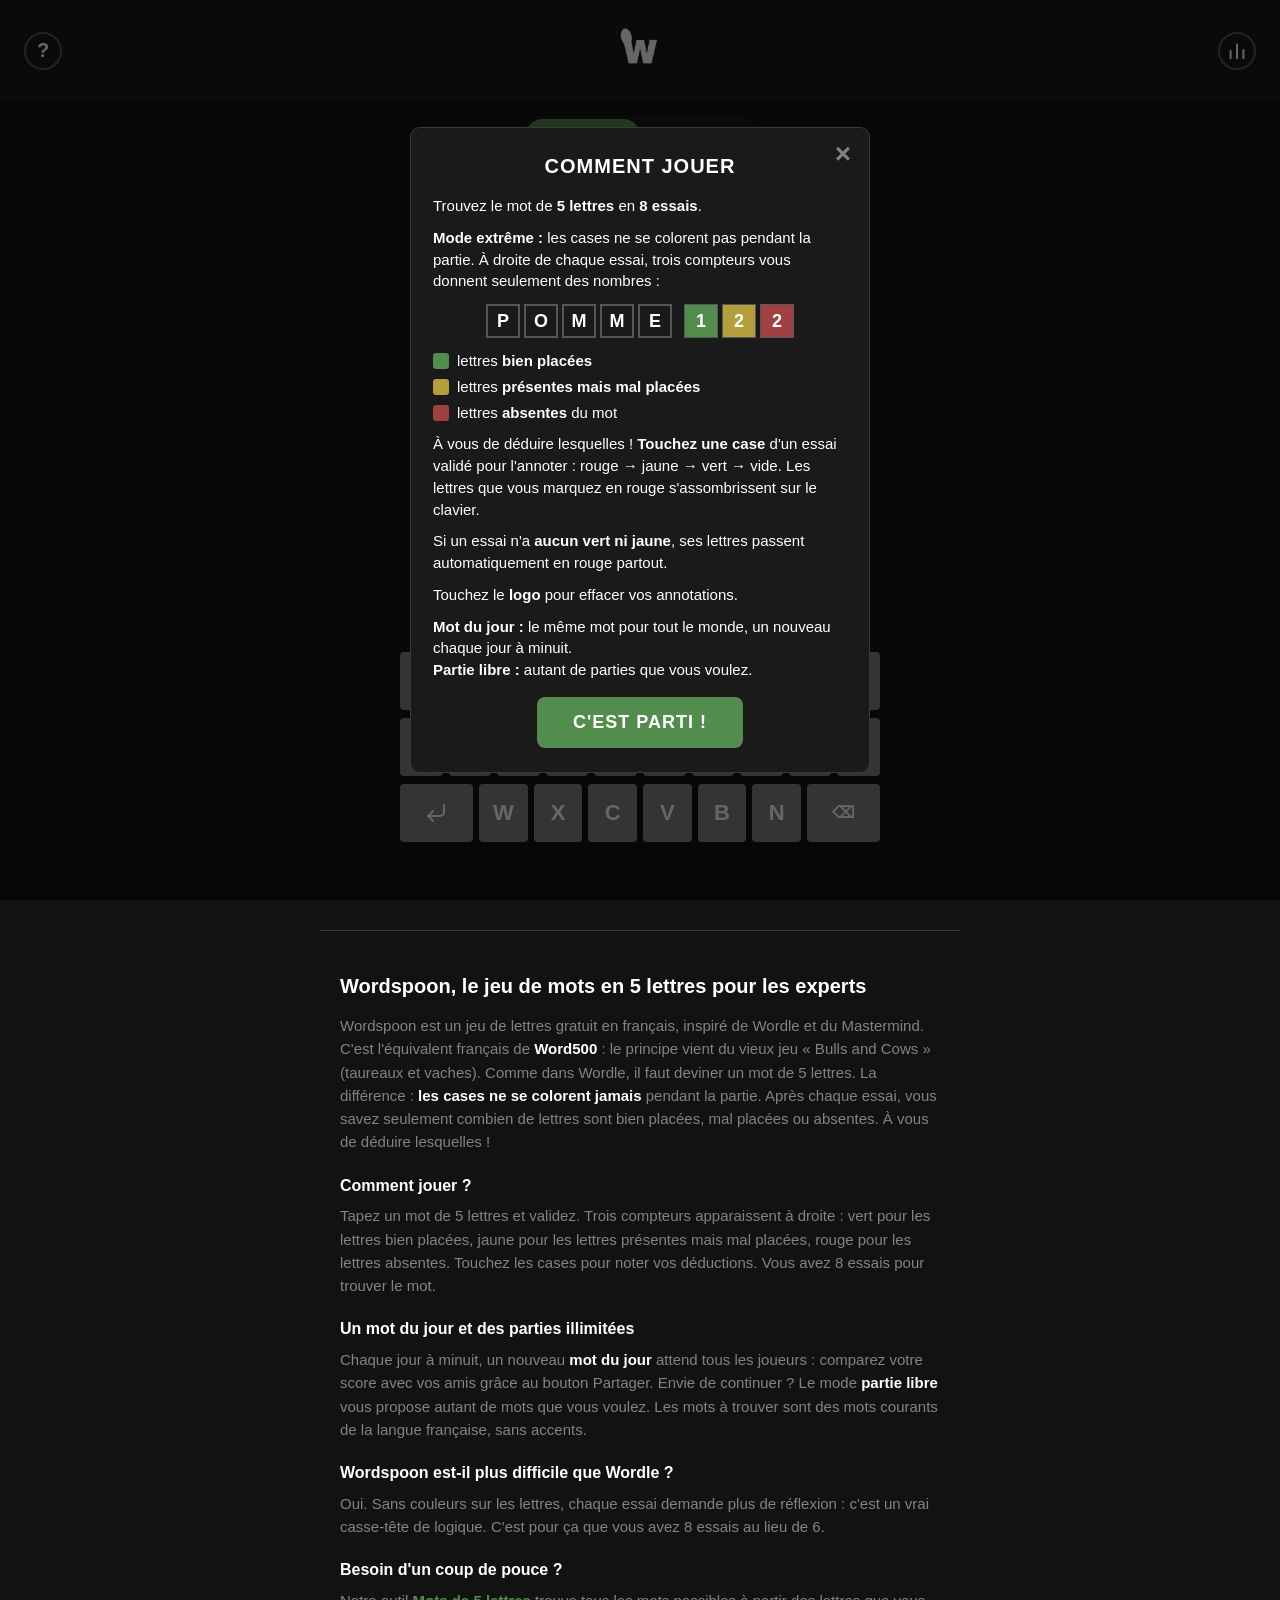
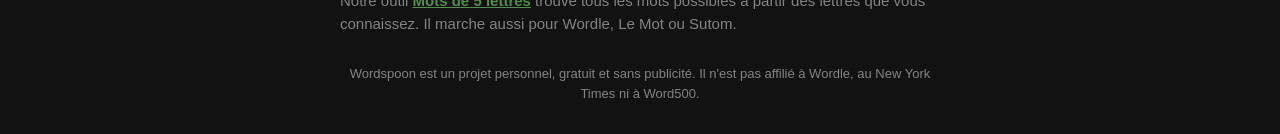
==== commit eb5b137f: "Add files via upload" ====
--- a/index.html
+++ b/index.html
@@ -4,7 +4,7 @@
     <meta charset="UTF-8">
     <meta name="viewport" content="width=device-width, initial-scale=1.0">
     <title>Wordspoon : jeu de mots en 5 lettres, un Wordle en mode extrême</title>
-    <meta name="description" content="Wordspoon est un jeu de mots gratuit en français, inspiré de Wordle, en version difficile : trouvez le mot de 5 lettres en 8 essais sans couleurs, uniquement avec des indices chiffrés. Un mot du jour et des parties illimitées.">
+    <meta name="description" content="Wordspoon, le Word500 en français : un jeu de mots gratuit inspiré de Wordle, en version difficile. Trouvez le mot de 5 lettres en 8 essais sans couleurs, uniquement avec des indices chiffrés. Un mot du jour et des parties illimitées.">
     <link rel="canonical" href="https://sp0in.github.io/">
     <meta name="theme-color" content="#121213">
 
@@ -39,7 +39,8 @@
     }
     </script>
 
-    <link rel="icon" type="image/png" href="logo.png">
+    <link rel="icon" type="image/png" sizes="64x64" href="favicon.png">
+    <link rel="apple-touch-icon" href="apple-touch-icon.png">
     <link rel="stylesheet" href="style.css">
 
     <!-- Compteur de visites GoatCounter (sans cookies). Compte : sp0in.goatcounter.com -->
@@ -54,7 +55,7 @@
         <div class="entete-cote">
             <button id="btn-aide" class="btn-icone" aria-label="Comment jouer" title="Comment jouer">?</button>
         </div>
-        <img src="logo.png" alt="Logo Wordspoon" id="logo-site" title="Effacer mes annotations">
+        <img src="logo.png" alt="Logo Wordspoon" id="logo-site" width="256" height="256" title="Effacer mes annotations">
         <div class="entete-cote droite">
             <button id="btn-stats" class="btn-icone" aria-label="Statistiques" title="Statistiques">
                 <svg xmlns="http://www.w3.org/2000/svg" width="22" height="22" viewBox="0 0 24 24" fill="none" stroke="currentColor" stroke-width="2.2" stroke-linecap="round">
@@ -136,7 +137,7 @@
     <!-- Présentation du jeu : utile aux joueurs qui défilent et aux moteurs de recherche -->
     <footer id="a-propos">
         <h2>Wordspoon, le jeu de mots en 5 lettres pour les experts</h2>
-        <p>Wordspoon est un jeu de lettres gratuit en français, inspiré de Wordle et du Mastermind. Le principe est le même : deviner un mot de 5 lettres. La différence : <strong>les cases ne se colorent jamais</strong> pendant la partie. Après chaque essai, vous savez seulement combien de lettres sont bien placées, mal placées ou absentes. À vous de déduire lesquelles !</p>
+        <p>Wordspoon est un jeu de lettres gratuit en français, inspiré de Wordle et du Mastermind. C'est l'équivalent français de <strong>Word500</strong> : le principe vient du vieux jeu « Bulls and Cows » (taureaux et vaches). Comme dans Wordle, il faut deviner un mot de 5 lettres. La différence : <strong>les cases ne se colorent jamais</strong> pendant la partie. Après chaque essai, vous savez seulement combien de lettres sont bien placées, mal placées ou absentes. À vous de déduire lesquelles !</p>
 
         <h3>Comment jouer ?</h3>
         <p>Tapez un mot de 5 lettres et validez. Trois compteurs apparaissent à droite : vert pour les lettres bien placées, jaune pour les lettres présentes mais mal placées, rouge pour les lettres absentes. Touchez les cases pour noter vos déductions. Vous avez 8 essais pour trouver le mot.</p>
@@ -147,7 +148,10 @@
         <h3>Wordspoon est-il plus difficile que Wordle ?</h3>
         <p>Oui. Sans couleurs sur les lettres, chaque essai demande plus de réflexion : c'est un vrai casse-tête de logique. C'est pour ça que vous avez 8 essais au lieu de 6.</p>
 
-        <p class="pied-de-page">Wordspoon est un projet personnel, gratuit et sans publicité. Il n'est pas affilié à Wordle ni au New York Times.</p>
+        <h3>Besoin d'un coup de pouce ?</h3>
+        <p>Notre outil <a href="mots-5-lettres.html">Mots de 5 lettres</a> trouve tous les mots possibles à partir des lettres que vous connaissez. Il marche aussi pour Wordle, Le Mot ou Sutom.</p>
+
+        <p class="pied-de-page">Wordspoon est un projet personnel, gratuit et sans publicité. Il n'est pas affilié à Wordle, au New York Times ni à Word500.</p>
     </footer>
 
     <!-- Fenêtre : Comment jouer -->
--- a/style.css
+++ b/style.css
@@ -663,6 +663,11 @@
     color: var(--couleur-texte);
 }
 
+#a-propos a {
+    color: var(--couleur-correct);
+    font-weight: bold;
+}
+
 #a-propos .pied-de-page {
     margin-top: 28px;
     font-size: 13px;
@@ -678,3 +683,186 @@
     clip: rect(0 0 0 0);
     white-space: nowrap;
 }
+
+/* --- 12. PAGE « MOTS DE 5 LETTRES » --- */
+.outil {
+    max-width: 680px;
+    padding: 20px 18px 10px;
+    align-items: stretch;
+    line-height: 1.5;
+}
+
+.outil h1 {
+    text-align: center;
+    font-size: clamp(26px, 5vw, 34px);
+    margin-bottom: 8px;
+}
+
+.outil h2 {
+    font-size: 18px;
+    margin-bottom: 6px;
+    display: flex;
+    align-items: center;
+    gap: 8px;
+}
+
+.outil a {
+    color: var(--couleur-correct);
+    font-weight: bold;
+}
+
+.outil .intro {
+    text-align: center;
+    color: var(--couleur-texte-doux);
+    margin-bottom: 22px;
+}
+
+.outil .aide {
+    color: var(--couleur-texte-doux);
+    font-size: 14px;
+    margin-bottom: 8px;
+}
+
+.filtres, .resultats, .cta-jeu {
+    background-color: var(--couleur-en-tete);
+    border: 1px solid var(--bordure-vide);
+    border-radius: 10px;
+    padding: 18px;
+    margin-bottom: 18px;
+}
+
+.filtre {
+    margin-bottom: 18px;
+}
+
+.cases-saisie {
+    display: flex;
+    gap: 6px;
+}
+
+.cases-saisie input,
+.saisie-longue {
+    background-color: var(--couleur-fond);
+    color: var(--couleur-texte);
+    border: 2px solid var(--bordure-remplie);
+    border-radius: 4px;
+    font-family: inherit;
+    font-weight: bold;
+    font-size: 22px;
+    text-transform: uppercase;
+    text-align: center;
+    outline: none;
+}
+
+.cases-saisie input {
+    width: 54px;
+    height: 54px;
+    min-width: 0;
+    flex: 0 1 54px;
+}
+
+#saisie-jaunes input {
+    font-size: 15px;
+    letter-spacing: 1px;
+}
+
+
+#saisie-vertes input:focus { border-color: var(--couleur-correct); }
+#saisie-jaunes input:focus { border-color: var(--couleur-present); }
+.saisie-longue:focus { border-color: var(--couleur-rouge); }
+
+.saisie-longue {
+    width: 100%;
+    max-width: 300px;
+    height: 46px;
+    letter-spacing: 3px;
+}
+
+#resultats-liste {
+    display: flex;
+    flex-wrap: wrap;
+    gap: 6px;
+    margin: 10px 0;
+}
+
+.mot-resultat {
+    padding: 4px 8px;
+    border-radius: 4px;
+    background-color: var(--bordure-vide);
+    font-weight: bold;
+    letter-spacing: 1px;
+    font-size: 15px;
+}
+
+.mot-resultat.courant {
+    background-color: var(--couleur-correct);
+}
+
+.cta-jeu {
+    text-align: center;
+}
+
+.cta-jeu h2 {
+    justify-content: center;
+}
+
+.cta-jeu p {
+    color: var(--couleur-texte-doux);
+    margin-bottom: 14px;
+}
+
+.cta-jeu .btn-action {
+    display: inline-block;
+    text-decoration: none;
+    color: white;
+}
+
+.texte-seo {
+    color: var(--couleur-texte-doux);
+    padding: 10px 2px;
+}
+
+.texte-seo h2 {
+    color: var(--couleur-texte);
+    margin-top: 22px;
+}
+
+.texte-seo h3 {
+    color: var(--couleur-texte);
+    font-size: 15px;
+    margin: 16px 0 4px;
+}
+
+.texte-seo strong {
+    color: var(--couleur-texte);
+}
+
+.texte-seo p {
+    margin-bottom: 10px;
+}
+
+.liste-depart {
+    font-size: 17px;
+    letter-spacing: 1px;
+}
+
+.liste-mots {
+    font-size: 14px;
+    word-spacing: 4px;
+    letter-spacing: 0.5px;
+}
+
+.pied-outil {
+    text-align: center;
+    padding: 24px 16px 30px;
+    color: var(--couleur-texte-doux);
+    font-size: 13px;
+}
+
+.pied-outil a {
+    display: inline-block;
+    color: var(--couleur-correct);
+    font-weight: bold;
+    font-size: 15px;
+    margin-bottom: 10px;
+}
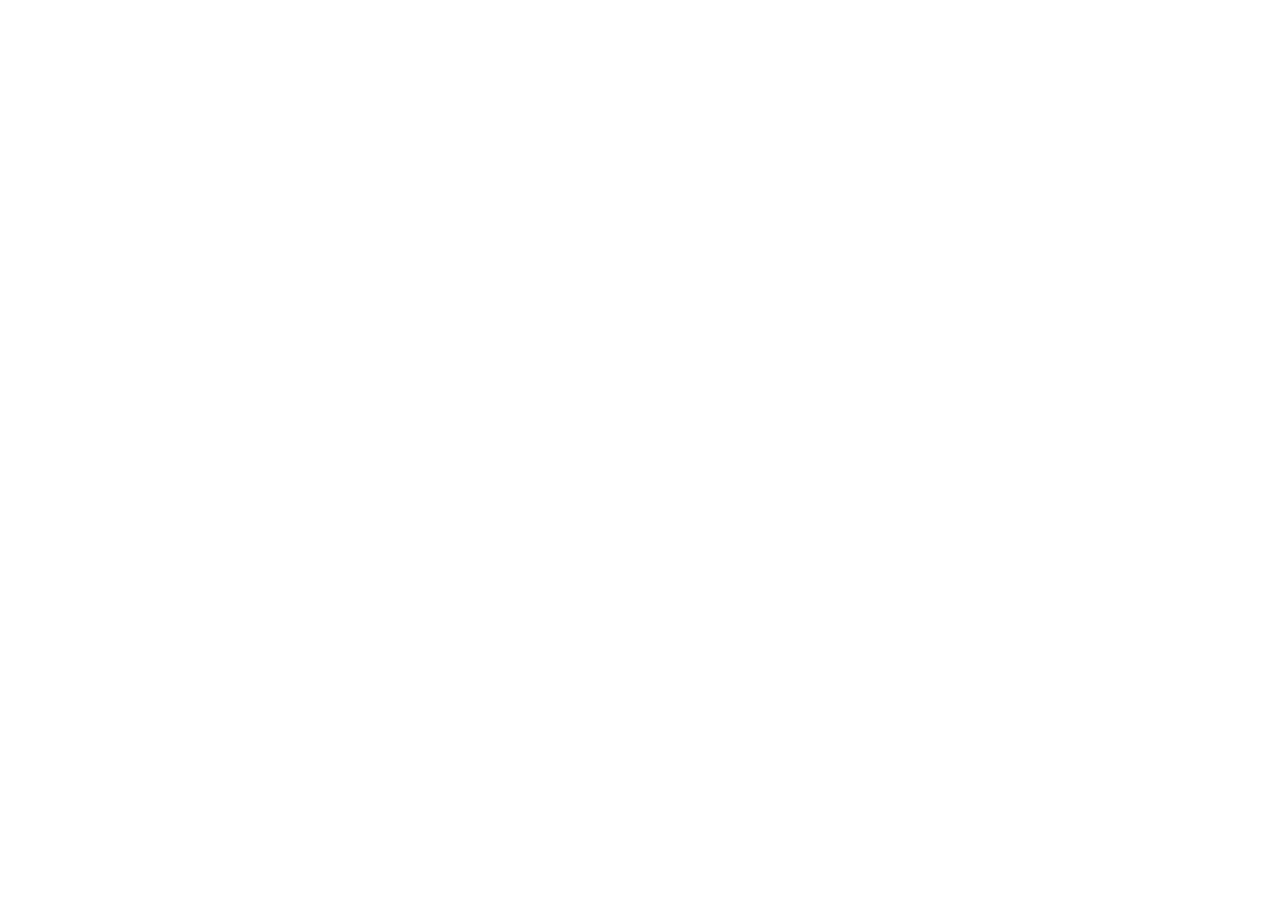
==== commit ecedae7f: "Add files via upload" ====
--- a/index.html
+++ b/index.html
@@ -2,207 +2,18 @@
 <html lang="fr">
 <head>
     <meta charset="UTF-8">
-    <meta name="viewport" content="width=device-width, initial-scale=1.0">
-    <title>Wordspoon : jeu de mots en 5 lettres, un Wordle en mode extrême</title>
-    <meta name="description" content="Wordspoon, le Word500 en français : un jeu de mots gratuit inspiré de Wordle, en version difficile. Trouvez le mot de 5 lettres en 8 essais sans couleurs, uniquement avec des indices chiffrés. Un mot du jour et des parties illimitées.">
-    <link rel="canonical" href="https://sp0in.github.io/">
-    <meta name="theme-color" content="#121213">
-
-    <!-- Aperçu lors d'un partage (Discord, WhatsApp, X, Facebook...) -->
-    <meta property="og:type" content="website">
-    <meta property="og:site_name" content="Wordspoon">
-    <meta property="og:locale" content="fr_FR">
-    <meta property="og:url" content="https://sp0in.github.io/">
-    <meta property="og:title" content="Wordspoon : le jeu de mots en 5 lettres, version extrême">
-    <meta property="og:description" content="Trouvez le mot de 5 lettres en 8 essais… sans couleurs ! Un nouveau mot chaque jour.">
-    <meta property="og:image" content="https://sp0in.github.io/apercu.png">
-    <meta property="og:image:width" content="1200">
-    <meta property="og:image:height" content="630">
-    <meta name="twitter:card" content="summary_large_image">
-
-    <!-- Google Search Console : collez ici la balise de validation fournie par Google -->
-    <!-- <meta name="google-site-verification" content="VOTRE_CODE"> -->
-
-    <script type="application/ld+json">
-    {
-        "@context": "https://schema.org",
-        "@type": "WebApplication",
-        "name": "Wordspoon",
-        "url": "https://sp0in.github.io/",
-        "description": "Jeu de mots en français inspiré de Wordle, en mode extrême : trouvez le mot de 5 lettres en 8 essais grâce à des indices chiffrés.",
-        "applicationCategory": "GameApplication",
-        "genre": "Jeu de mots",
-        "inLanguage": "fr",
-        "operatingSystem": "Tous (navigateur web)",
-        "isAccessibleForFree": true,
-        "offers": { "@type": "Offer", "price": "0", "priceCurrency": "EUR" }
-    }
+    <title>Wordspoon a déménagé</title>
+    <!-- Wordspoon a déménagé : cette page renvoie vers la nouvelle adresse -->
+    <link rel="canonical" href="https://wordspoon.github.io/">
+    <meta name="robots" content="noindex, follow">
+    <meta http-equiv="refresh" content="0; url=https://wordspoon.github.io/">
+    <script>
+        // Garde le chemin de la page demandée (utile pour 404.html)
+        location.replace("https://wordspoon.github.io" + "/" + location.search + location.hash);
     </script>
-
-    <link rel="icon" type="image/png" sizes="64x64" href="favicon.png">
-    <link rel="apple-touch-icon" href="apple-touch-icon.png">
-    <link rel="stylesheet" href="style.css">
-
-    <!-- Compteur de visites GoatCounter (sans cookies). Compte : sp0in.goatcounter.com -->
-    <script data-goatcounter="https://sp0in.goatcounter.com/count" async src="https://gc.zgo.at/count.js"></script>
+    <style>body{background:#121213;color:#fff;font-family:Arial,sans-serif;text-align:center;padding:60px 20px}a{color:#538d4e}</style>
 </head>
 <body>
-
-    <h1 class="lecteur-ecran">Wordspoon : jeu de mots en 5 lettres, un Wordle en mode extrême</h1>
-
-    <div id="ecran-jeu">
-    <header>
-        <div class="entete-cote">
-            <button id="btn-aide" class="btn-icone" aria-label="Comment jouer" title="Comment jouer">?</button>
-        </div>
-        <img src="logo.png" alt="Logo Wordspoon" id="logo-site" width="256" height="256" title="Effacer mes annotations">
-        <div class="entete-cote droite">
-            <button id="btn-stats" class="btn-icone" aria-label="Statistiques" title="Statistiques">
-                <svg xmlns="http://www.w3.org/2000/svg" width="22" height="22" viewBox="0 0 24 24" fill="none" stroke="currentColor" stroke-width="2.2" stroke-linecap="round">
-                    <path d="M5 20V12"/><path d="M12 20V5"/><path d="M19 20v-9"/>
-                </svg>
-            </button>
-        </div>
-    </header>
-
-    <nav id="choix-mode" aria-label="Mode de jeu">
-        <button data-mode="jour">Mot du jour</button>
-        <button data-mode="libre">Partie libre</button>
-    </nav>
-
-    <main>
-        <div id="grille"></div>
-
-        <div id="zone-bas">
-
-            <div id="clavier" class="transition-fondue">
-                <div class="ligne-clavier">
-                    <button data-key="a">A</button>
-                    <button data-key="z">Z</button>
-                    <button data-key="e">E</button>
-                    <button data-key="r">R</button>
-                    <button data-key="t">T</button>
-                    <button data-key="y">Y</button>
-                    <button data-key="u">U</button>
-                    <button data-key="i">I</button>
-                    <button data-key="o">O</button>
-                    <button data-key="p">P</button>
-                </div>
-
-                <div class="ligne-clavier">
-                    <button data-key="q">Q</button>
-                    <button data-key="s">S</button>
-                    <button data-key="d">D</button>
-                    <button data-key="f">F</button>
-                    <button data-key="g">G</button>
-                    <button data-key="h">H</button>
-                    <button data-key="j">J</button>
-                    <button data-key="k">K</button>
-                    <button data-key="l">L</button>
-                    <button data-key="m">M</button>
-                </div>
-
-                <div class="ligne-clavier">
-                    <button data-key="Enter" class="touche-large" aria-label="Valider">
-                        <svg xmlns="http://www.w3.org/2000/svg" width="24" height="24" viewBox="0 0 24 24" fill="none" stroke="currentColor" stroke-width="2" stroke-linecap="round" stroke-linejoin="round">
-                            <path d="M9 10l-5 5 5 5"/>
-                            <path d="M20 4v7a4 4 0 0 1-4 4H4"/>
-                        </svg>
-                    </button>
-                    <button data-key="w">W</button>
-                    <button data-key="x">X</button>
-                    <button data-key="c">C</button>
-                    <button data-key="v">V</button>
-                    <button data-key="b">B</button>
-                    <button data-key="n">N</button>
-                    <button data-key="Backspace" class="touche-large" aria-label="Effacer">⌫</button>
-                </div>
-            </div>
-
-            <div id="ecran-fin" class="transition-fondue cache invisible">
-                <h2 id="fin-titre"></h2>
-                <p id="fin-texte"></p>
-                <div id="fin-mot-secret" class="lettres"></div>
-                <p id="fin-compte-a-rebours"></p>
-                <div class="fin-boutons">
-                    <button id="btn-partager" class="btn-action">Partager</button>
-                    <button id="btn-rejouer" class="btn-action secondaire">Rejouer</button>
-                </div>
-            </div>
-
-        </div>
-    </main>
-    </div>
-
-    <!-- Présentation du jeu : utile aux joueurs qui défilent et aux moteurs de recherche -->
-    <footer id="a-propos">
-        <h2>Wordspoon, le jeu de mots en 5 lettres pour les experts</h2>
-        <p>Wordspoon est un jeu de lettres gratuit en français, inspiré de Wordle et du Mastermind. C'est l'équivalent français de <strong>Word500</strong> : le principe vient du vieux jeu « Bulls and Cows » (taureaux et vaches). Comme dans Wordle, il faut deviner un mot de 5 lettres. La différence : <strong>les cases ne se colorent jamais</strong> pendant la partie. Après chaque essai, vous savez seulement combien de lettres sont bien placées, mal placées ou absentes. À vous de déduire lesquelles !</p>
-
-        <h3>Comment jouer ?</h3>
-        <p>Tapez un mot de 5 lettres et validez. Trois compteurs apparaissent à droite : vert pour les lettres bien placées, jaune pour les lettres présentes mais mal placées, rouge pour les lettres absentes. Touchez les cases pour noter vos déductions. Vous avez 8 essais pour trouver le mot.</p>
-
-        <h3>Un mot du jour et des parties illimitées</h3>
-        <p>Chaque jour à minuit, un nouveau <strong>mot du jour</strong> attend tous les joueurs : comparez votre score avec vos amis grâce au bouton Partager. Envie de continuer ? Le mode <strong>partie libre</strong> vous propose autant de mots que vous voulez. Les mots à trouver sont des mots courants de la langue française, sans accents.</p>
-
-        <h3>Wordspoon est-il plus difficile que Wordle ?</h3>
-        <p>Oui. Sans couleurs sur les lettres, chaque essai demande plus de réflexion : c'est un vrai casse-tête de logique. C'est pour ça que vous avez 8 essais au lieu de 6.</p>
-
-        <h3>Besoin d'un coup de pouce ?</h3>
-        <p>Notre outil <a href="mots-5-lettres.html">Mots de 5 lettres</a> trouve tous les mots possibles à partir des lettres que vous connaissez. Il marche aussi pour Wordle, Le Mot ou Sutom.</p>
-
-        <p class="pied-de-page">Wordspoon est un projet personnel, gratuit et sans publicité. Il n'est pas affilié à Wordle, au New York Times ni à Word500.</p>
-    </footer>
-
-    <!-- Fenêtre : Comment jouer -->
-    <div id="modale-aide" class="modale invisible" role="dialog" aria-modal="true" aria-labelledby="titre-aide">
-        <div class="modale-contenu">
-            <button class="modale-fermer" aria-label="Fermer">×</button>
-            <h2 id="titre-aide">Comment jouer</h2>
-            <p>Trouvez le mot de <strong>5 lettres</strong> en <strong>8 essais</strong>.</p>
-            <p><strong>Mode extrême :</strong> les cases ne se colorent pas pendant la partie. À droite de chaque essai, trois compteurs vous donnent seulement des nombres :</p>
-            <div class="exemple-ligne">
-                <span class="exemple-lettres">
-                    <span class="case mini">P</span><span class="case mini">O</span><span class="case mini">M</span><span class="case mini">M</span><span class="case mini">E</span>
-                </span>
-                <span class="indicateur-carre ind-vert mini">1</span>
-                <span class="indicateur-carre ind-jaune mini">2</span>
-                <span class="indicateur-carre ind-rouge mini">2</span>
-            </div>
-            <ul>
-                <li><span class="pastille vert"></span><span>lettres <strong>bien placées</strong></span></li>
-                <li><span class="pastille jaune"></span><span>lettres <strong>présentes mais mal placées</strong></span></li>
-                <li><span class="pastille rouge"></span><span>lettres <strong>absentes</strong> du mot</span></li>
-            </ul>
-            <p>À vous de déduire lesquelles ! <strong>Touchez une case</strong> d'un essai validé pour l'annoter : rouge → jaune → vert → vide. Les lettres que vous marquez en rouge s'assombrissent sur le clavier.</p>
-            <p>Si un essai n'a <strong>aucun vert ni jaune</strong>, ses lettres passent automatiquement en rouge partout.</p>
-            <p>Touchez le <strong>logo</strong> pour effacer vos annotations.</p>
-            <p><strong>Mot du jour :</strong> le même mot pour tout le monde, un nouveau chaque jour à minuit.<br><strong>Partie libre :</strong> autant de parties que vous voulez.</p>
-            <button class="btn-action modale-ok">C'est parti !</button>
-        </div>
-    </div>
-
-    <!-- Fenêtre : Statistiques -->
-    <div id="modale-stats" class="modale invisible" role="dialog" aria-modal="true" aria-labelledby="titre-stats">
-        <div class="modale-contenu">
-            <button class="modale-fermer" aria-label="Fermer">×</button>
-            <h2 id="titre-stats">Statistiques</h2>
-            <p id="stats-mode" class="sous-titre"></p>
-            <div class="stats-chiffres">
-                <div><span id="stat-jouees">0</span><small>Parties</small></div>
-                <div><span id="stat-pourcent">0</span><small>% victoires</small></div>
-                <div><span id="stat-serie">0</span><small>Série actuelle</small></div>
-                <div><span id="stat-meilleure">0</span><small>Meilleure série</small></div>
-            </div>
-            <h3>Répartition des essais</h3>
-            <div id="stats-repartition"></div>
-        </div>
-    </div>
-
-    <div id="notification" class="notification cache"></div>
-
-    <script src="mots.js"></script>
-    <script src="solutions.js"></script>
-    <script src="script.js"></script>
+    <p>Wordspoon a déménagé : <a href="https://wordspoon.github.io/">wordspoon.github.io</a></p>
 </body>
 </html>
